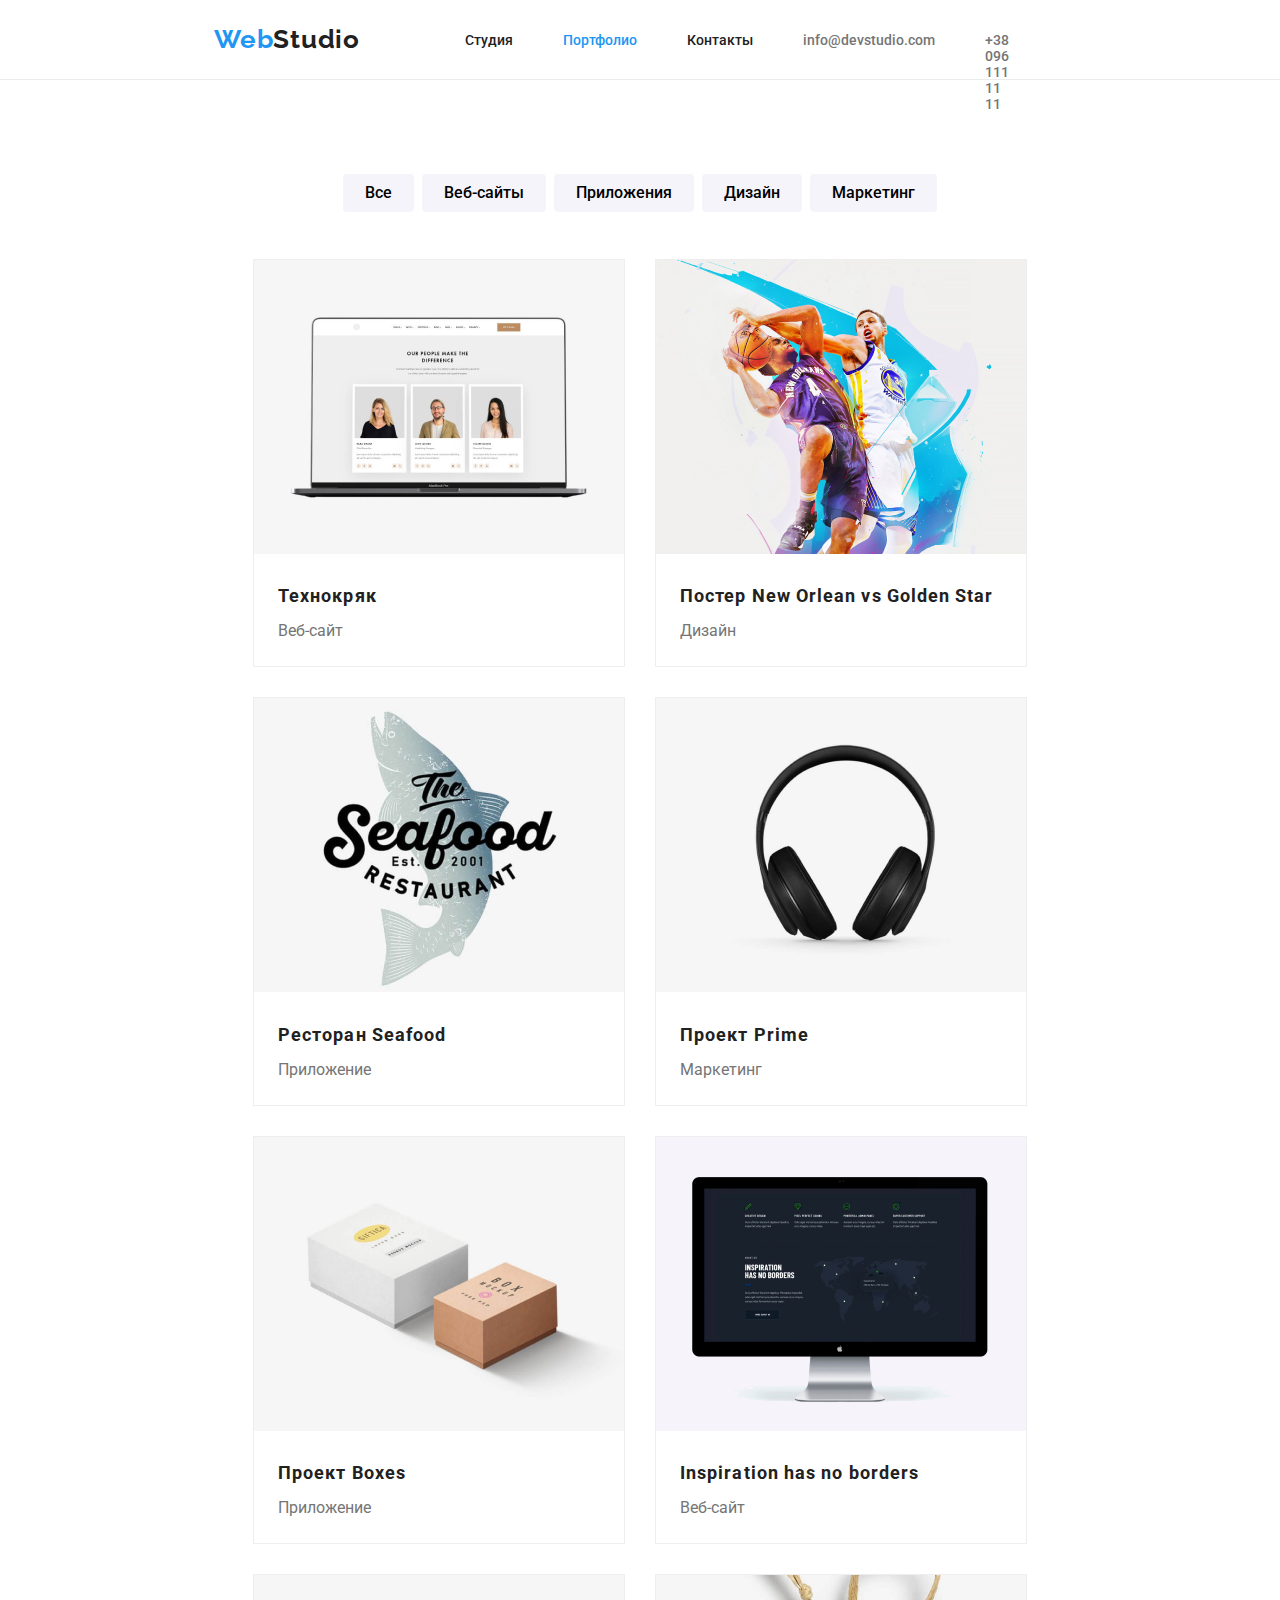
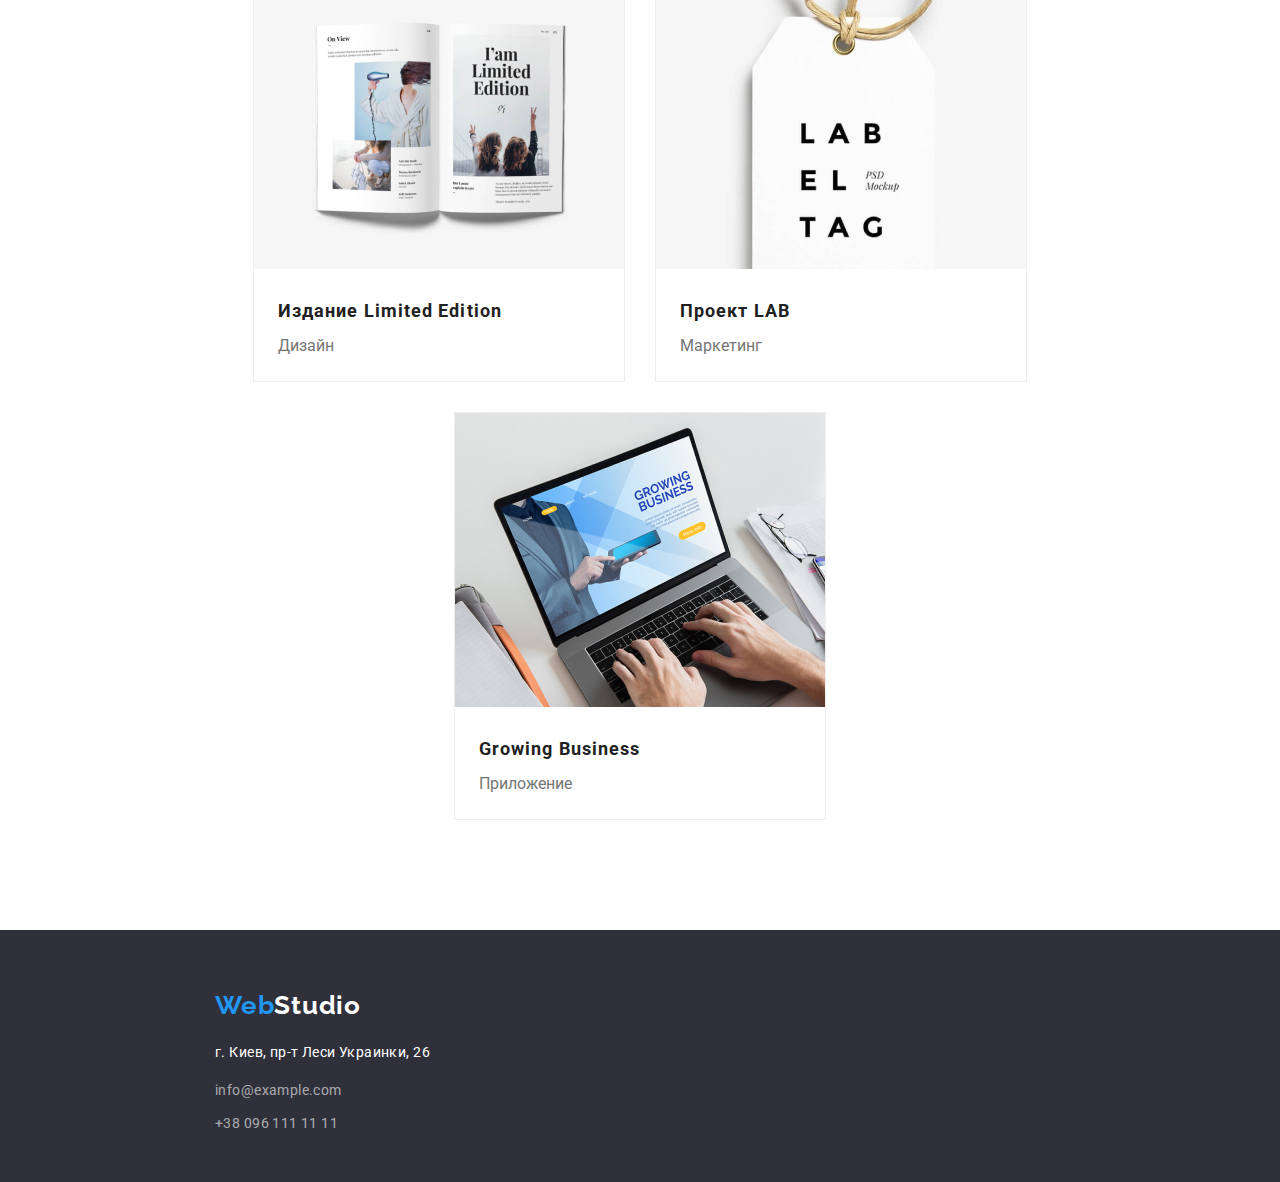
==== portfolio.html @ 7642fc38 "copying of files from previous repository" ====
<!DOCTYPE html>
<html lang="ru">
  <head>
    <meta charset="UTF-8" />
    <meta http-equiv="X-UA-Compatible" content="IE=edge" />
    <meta name="viewport" content="width=device-width, initial-scale=1.0" />
    <title>Портфолио</title>
    <link
      rel="stylesheet"
      href="https://cdnjs.cloudflare.com/ajax/libs/modern-normalize/1.0.0/modern-normalize.min.css"
    />
    <link rel="stylesheet" href="./css/styles.css" />
    <link rel="preconnect" href="https://fonts.googleapis.com" />
    <link rel="preconnect" href="https://fonts.gstatic.com" crossorigin />
    <link
      href="https://fonts.googleapis.com/css2?family=Raleway:wght@700&family=Roboto:wght@400;500;700;900&display=swap"
      rel="stylesheet"
    />
  </head>
  <body>
    <header class="page-header">
      <nav class="navigation">
        <a class="logo" href="./index.html"
          ><span class="blue">Web</span>Studio</a
        >
        <ul class="site-nav">
          <li><a href="./index.html">Студия</a></li>
          <li><a class="current-page" href="./portfolio.html">Портфолио</a></li>
          <li><a href="">Контакты</a></li>
        </ul>
      </nav>
      <ul class="contacts">
        <li><a href="mailto:info@devstudio.com">info@devstudio.com</a></li>
        <li><a href="tel:+380961111111">+38 096 111 11 11</a></li>
      </ul>
    </header>
    <main>
      <div class="filters">
        <!--группа кнопок для фильтра портфолио -->
        <ul class="button-group">
          <li>
            <button class="button" type="button">Все</button>
          </li>
          <li>
            <button class="button" type="button">Веб-сайты</button>
          </li>
          <li>
            <button class="button" type="button">Приложения</button>
          </li>
          <li>
            <button class="button" type="button">Дизайн</button>
          </li>
          <li>
            <button class="button" type="button">Маркетинг</button>
          </li>
        </ul>
      </div>
      <section class="project-list">
        <ul class="project-items">
          <li class="item">
            <img
              src="images/imgp1.jpg"
              alt="открытое окно сайта в браузере на
            экране ноутбука"
              width="370"
            />
            <h3 class="item-title">Технокряк</h3>
            <p class="item-description">Веб-сайт</p>
          </li>
          <li class="item">
            <img
              src="images/imgp2.jpg"
              alt="два баскетболиста деруться за мяч"
              width="370"
            />
            <h3 class="item-title">
              Постер <span lang="en">New Orlean vs Golden Star</span>
            </h3>
            <p class="item-description">Дизайн</p>
          </li>
          <li class="item">
            <img
              src="images/imgp3.jpg"
              alt="логотип рыбного ресторана"
              width="370"
            />
            <h3 class="item-title">Ресторан <span lang="en">Seafood</span></h3>
            <p class="item-description">Приложение</p>
          </li>
          <li class="item">
            <img src="images/imgp4.jpg" alt="наушники" width="370" />
            <h3 class="item-title">Проект <span lang="en">Prime</span></h3>
            <p class="item-description">Маркетинг</p>
          </li>
          <li class="item">
            <img
              src="images/imgp5.jpg"
              alt="большая белая коробка и маленькая розовая"
              width="370"
            />
            <h3 class="item-title">Проект <span lang="en">Boxes</span></h3>
            <p class="item-description">Приложение</p>
          </li>
          <li class="item">
            <img
              src="images/imgp6.jpg"
              alt="открытое окно сайта в браузере на
            экране компьютера"
              width="370"
            />
            <h3 class="item-title" lang="en">Inspiration has no borders</h3>
            <p class="item-description">Веб-сайт</p>
          </li>
          <li class="item">
            <img src="images/imgp7.jpg" alt="разворот издания" width="370" />
            <h3 class="item-title">
              Издание <span lang="en">Limited Edition</span>
            </h3>
            <p class="item-description">Дизайн</p>
          </li>
          <li class="item">
            <img
              src="images/imgp8.jpg"
              alt="этикетка для проекта"
              width="370"
            />
            <h3 class="item-title">Проект <span lang="en">LAB</span></h3>
            <p class="item-description">Маркетинг</p>
          </li>
          <li class="item">
            <img
              src="images/imgp9.jpg"
              alt="руки на клавиатуре ноутбука с открытым приложением для бизнесса"
              width="370"
            />
            <h3 class="item-title" lang="en">Growing Business</h3>
            <p class="item-description">Приложение</p>
          </li>
        </ul>
      </section>
    </main>
    <footer class="page-footer">
      <a class="logo" href="./index.html"
        ><span class="blue">Web</span>Studio</a
      >
      <address class="address">
        <p>г. Киев, пр-т Леси Украинки, 26</p>
        <a class="contacts" href="mailto:info@example.com">info@example.com</a
        ><br />
        <a class="contacts" href="tel:+380961111111">+38 096 111 11 11</a>
      </address>
    </footer>
  </body>
</html>
---- css/styles.css ----
:root {
  --primary-text-color: #212121;
  --secondary-text-color: #757575;
  --accent-color: #2196f3;
  --contrast-background-color: #2f303a;
  --white-color: #ffffff;
  --secondary-backround-color: #f5f4fa;
  --footer-color: rgba(255, 255, 255, 0.6);
}
body {
  color: var(--primary-text-color);
  margin: 0px;
  font-family: "Roboto", sans-serif;
}
/* Главная */
/* оформление шапки страницы */
.page-header {
  width: 100%;
  height: 80px;
  border-bottom: 1px solid #ececec;
  font-size: 14px;
  font-weight: 500;
  padding: 24px 68px 25px 214px;
}
.page-header,
.navigation,
.site-nav,
.contacts {
  display: flex;
}
.logo {
  font-family: "Raleway", sans-serif;
  font-size: 26px;
  font-weight: 700;
  line-height: 1.19;
  letter-spacing: 0.03em;
  margin-right: 80px;
}
.blue {
  color: var(--accent-color);
}
/* this makes my buttons black */
a,
a.logo:hover {
  text-decoration: none;
  color: inherit;
}
a:hover,
a:focus {
  text-decoration: none;
  color: var(--accent-color);
}
ul {
  padding-left: 0;
  list-style: none;
}
.current-page {
  color: var(--accent-color);
}
.site-nav,
.contacts {
  margin: 0;
}
.site-nav li,
.contacts li {
  margin: 8px 25px 0px 25px;
}
.contacts {
  margin-left: auto;
  margin-right: 215px;
  color: var(--secondary-text-color);
}
/* оформление героя */
.hero {
  position: relative;
  width: 100%;
  height: 600px;
  background: var(--contrast-background-color);
  display: flex;
  justify-content: center;
  flex-direction: column;
  color: var(--white-color);
}
.hero h1 {
  text-align: center;
  font-size: 44px;
  font-weight: 900;
  line-height: 1.36;
  letter-spacing: 0.06em;
}
.hero button {
  width: 200px;
  height: 50px;
  background: var(--accent-color);
  box-shadow: 0px 4px 4px rgba(0, 0, 0, 0.15);
  border-radius: 4px;
  align-self: center;
  font-size: 16px;
  font-weight: 700;
  line-height: 1.87;
  letter-spacing: 0.06em;
  color: var(--white-color);
  border: none;
  cursor: pointer;
}
/* секция список характеристик */
.list-of-features {
  margin: 94px 215px 0px 215px;
}
.list-of-features ul {
  display: flex;
  flex-direction: row;
  justify-content: center;
  margin: 0;
}
.feature {
  margin: auto;
  width: 270px;
}
.feature h3 {
  font-size: 14px;
  font-weight: 700;
  line-height: 1.14;
  letter-spacing: 0.03em;
}
.feature p {
  font-size: 14px;
  color: var(--secondary-text-color);
  line-height: 1.71;
  letter-spacing: 0.03em;
  margin: 0;
}
/* секция чем мы занимаемся */
.what-we-do {
  padding: 0 215px 0 215px;
}
.subtitle {
  text-align: center;
  font-size: 36px;
  font-weight: 700;
  letter-spacing: 0.03em;
  line-height: 1.17;
  padding-top: 94px;
  margin: 0;
}
.images,
.team {
  display: flex;
  flex-direction: row;
  justify-content: center;
  padding-top: 50px;
  margin: 0;
}
.images li {
  margin: auto;
  margin-bottom: 94px;
  /* секция наша команда */
}
.people {
  background-color: var(--secondary-backround-color);
  padding: 0 215px 0 215px;
}
.member {
  background-color: var(--white-color);
  box-shadow: 0px 1px 3px rgba(0, 0, 0, 0.12), 0px 1px 1px rgba(0, 0, 0, 0.14),
    0px 2px 1px rgba(0, 0, 0, 0.2);
  border-radius: 0px 0px 4px 4px;
  margin: auto;
  margin-bottom: 94px;
  margin-left: 0;
  font-size: 16px;
  text-align: center;
  line-height: 1.19;
  letter-spacing: 0.03em;
}
.name {
  font-size: 16px;
  font-weight: 500;
  line-height: 1.17;
}
.member p {
  color: var(--secondary-text-color);
}
/* оформление подвала */
.page-footer {
  height: 252px;
  width: auto;
  background-color: var(--contrast-background-color);
  padding: 60px 0 60px 215px;
  color: var(--white-color);
}
.address {
  font-size: 14px;
  line-height: 1.71;
  letter-spacing: 0.03em;
  font-style: normal;
  margin-top: 20px;
  margin-bottom: 9px;
}
.address .contacts {
  margin-bottom: 9px;
  display: inline-block;
  color: var(--footer-color);
}
/* Портфолио */
/* оформление кнопок странице портфолио */
.button-group {
  display: flex;
  flex-direction: row;
  justify-content: center;
  margin-top: 94px;
}
.button {
  border-style: none;
  border-radius: 4px;
  font-size: 16px;
  font-weight: 500;
  background-color: var(--secondary-backround-color);
  padding: 6px 22px 6px 22px;
  margin-right: 4px;
  margin-left: 4px;
  line-height: 1.62;
  cursor: pointer;
}
.button:hover,
.button:focus {
  background-color: var(--accent-color);
  box-shadow: 0px 3px 1px rgba(0, 0, 0, 0.1), 0px 1px 2px rgba(0, 0, 0, 0.08),
    0px 2px 2px rgba(0, 0, 0, 0.12);
  border: none;
  border-radius: 4px;
  color: var(--white-color);
}
/* оформление основного контента на странице портфолио */
.project-list {
  display: flex;
  align-items: center;
  padding-bottom: 79px;
}
.project-items {
  display: flex;
  flex-wrap: wrap;
  justify-content: center;
  padding-left: 200px;
  padding-right: 200px;
}
.item {
  margin: 15px;
  border: 1px solid #eeeeee;
  box-sizing: border-box;
}
.item-title {
  font-size: 18px;
  font-weight: 700;
  line-height: 2;
  letter-spacing: 0.06em;
  margin: 20px 24px 2px 24px;
}
.item-description {
  color: var(--secondary-text-color);
  font-size: 16px;
  font-weight: 400;
  line-height: 1.87;
  margin: 2px 24px 20px 24px;
}
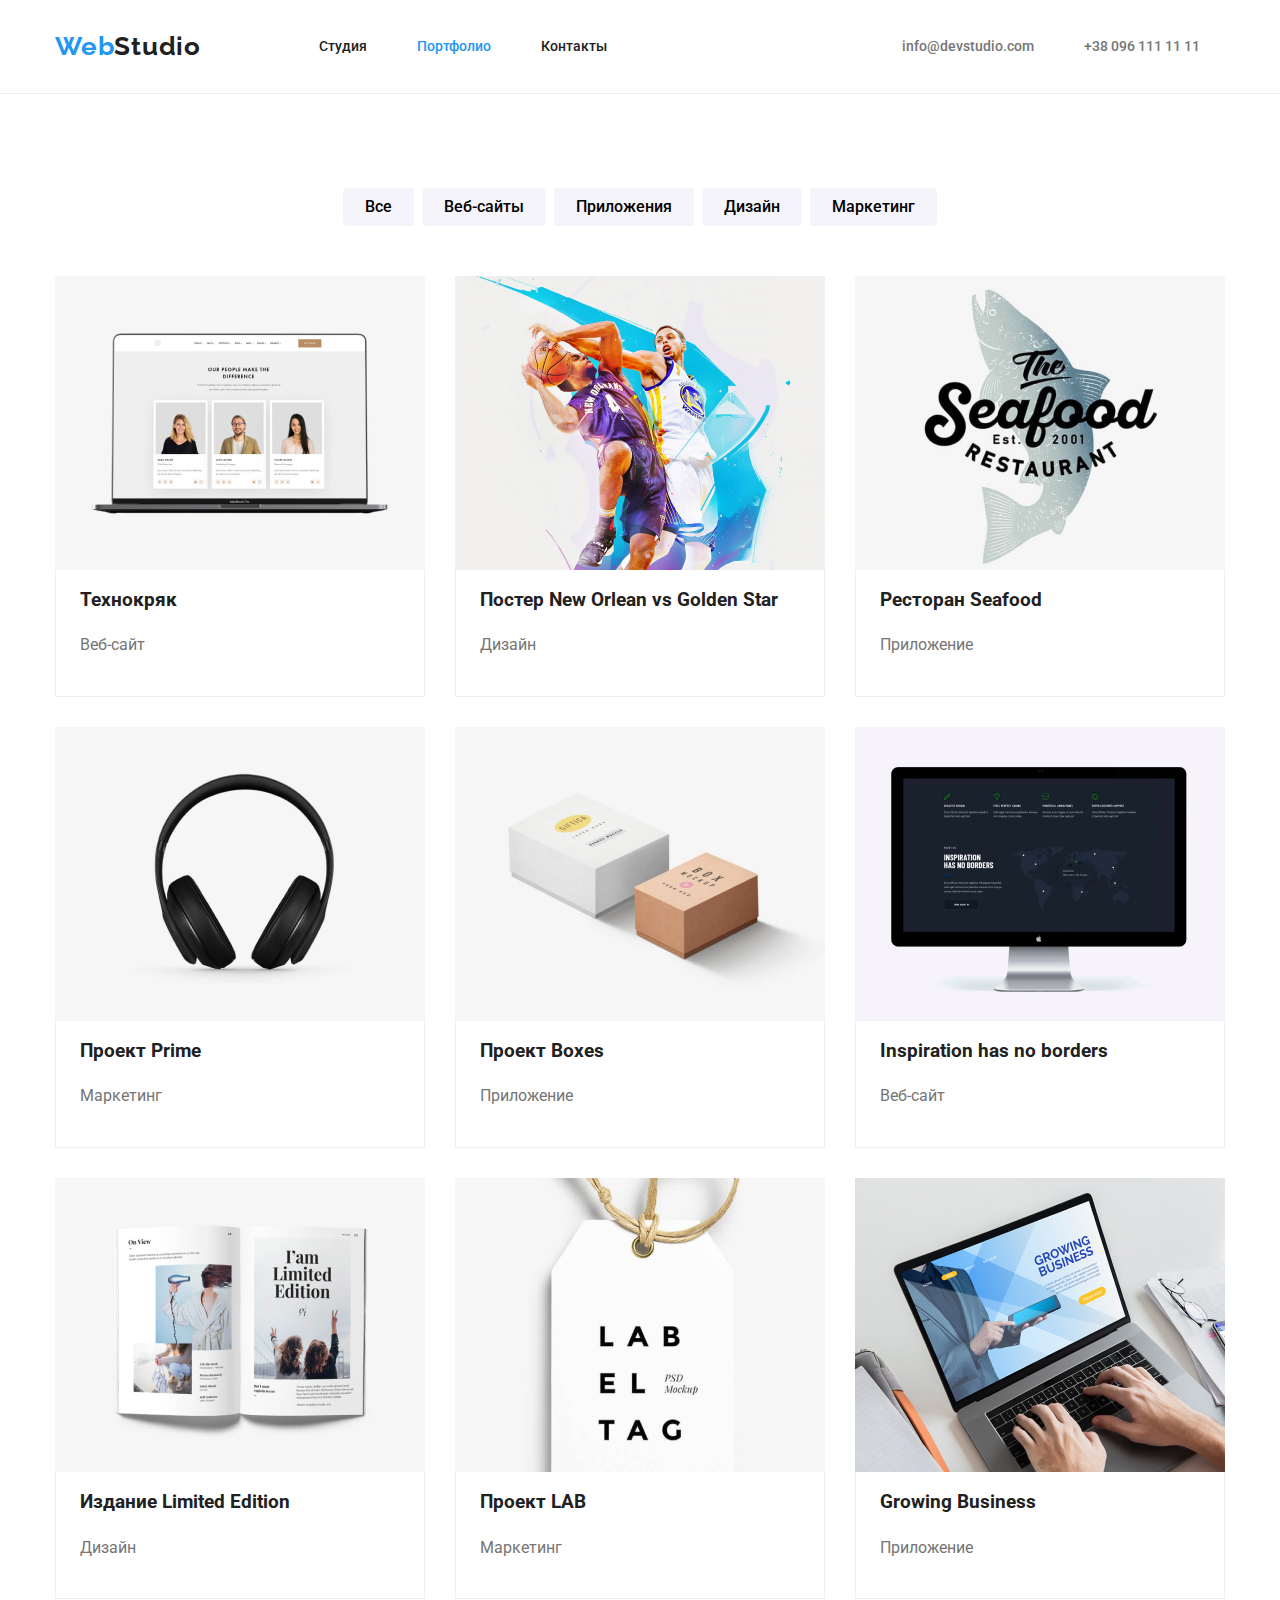
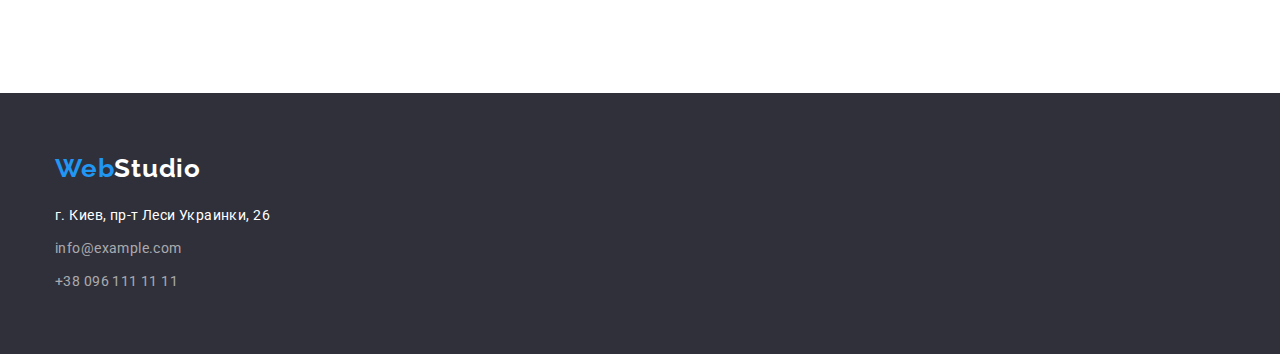
==== commit 5a277f81: "positioning items" ====
--- a/portfolio.html
+++ b/portfolio.html
@@ -19,136 +19,164 @@
   </head>
   <body>
     <header class="page-header">
-      <nav class="navigation">
+      <div class="container menu">
+        <nav class="navigation">
+          <a class="logo" href="./index.html"
+            ><span class="blue">Web</span>Studio</a
+          >
+          <ul class="site-nav">
+            <li><a href="./index.html">Студия</a></li>
+            <li>
+              <a class="current-page" href="./portfolio.html">Портфолио</a>
+            </li>
+            <li><a href="">Контакты</a></li>
+          </ul>
+        </nav>
+        <ul class="contacts list">
+          <li><a href="mailto:info@devstudio.com">info@devstudio.com</a></li>
+          <li><a href="tel:+380961111111">+38 096 111 11 11</a></li>
+        </ul>
+      </div>
+    </header>
+    <main>
+      <section class="filters section">
+        <div class="container">
+          <!--группа кнопок для фильтра портфолио -->
+          <ul class="button-group list">
+            <li>
+              <button class="button" type="button">Все</button>
+            </li>
+            <li>
+              <button class="button" type="button">Веб-сайты</button>
+            </li>
+            <li>
+              <button class="button" type="button">Приложения</button>
+            </li>
+            <li>
+              <button class="button" type="button">Дизайн</button>
+            </li>
+            <li>
+              <button class="button" type="button">Маркетинг</button>
+            </li>
+          </ul>
+        </div>
+        <div class="project-list section container">
+          <ul class="project-items list">
+            <li class="item">
+              <img
+                src="images/imgp1.jpg"
+                alt="открытое окно сайта в браузере на
+            экране ноутбука"
+                width="370"
+              />
+              <div class="item-wrapper">
+                <h3 class="item-title">Технокряк</h3>
+                <p class="item-description">Веб-сайт</p>
+              </div>
+            </li>
+            <li class="item">
+              <img
+                src="images/imgp2.jpg"
+                alt="два баскетболиста деруться за мяч"
+                width="370"
+              />
+              <div class="item-wrapper">
+                <h3 class="item-title">
+                  Постер <span lang="en">New Orlean vs Golden Star</span>
+                </h3>
+                <p class="item-description">Дизайн</p>
+              </div>
+            </li>
+            <li class="item">
+              <img
+                src="images/imgp3.jpg"
+                alt="логотип рыбного ресторана"
+                width="370"
+              />
+              <div class="item-wrapper">
+                <h3 class="item-title">
+                  Ресторан <span lang="en">Seafood</span>
+                </h3>
+                <p class="item-description">Приложение</p>
+              </div>
+            </li>
+            <li class="item">
+              <img src="images/imgp4.jpg" alt="наушники" width="370" />
+              <div class="item-wrapper">
+                <h3 class="item-title">Проект <span lang="en">Prime</span></h3>
+                <p class="item-description">Маркетинг</p>
+              </div>
+            </li>
+            <li class="item">
+              <img
+                src="images/imgp5.jpg"
+                alt="большая белая коробка и маленькая розовая"
+                width="370"
+              />
+              <div class="item-wrapper">
+                <h3 class="item-title">Проект <span lang="en">Boxes</span></h3>
+                <p class="item-description">Приложение</p>
+              </div>
+            </li>
+            <li class="item">
+              <img
+                src="images/imgp6.jpg"
+                alt="открытое окно сайта в браузере на
+            экране компьютера"
+                width="370"
+              />
+              <div class="item-wrapper">
+                <h3 class="item-title" lang="en">Inspiration has no borders</h3>
+                <p class="item-description">Веб-сайт</p>
+              </div>
+            </li>
+            <li class="item">
+              <img src="images/imgp7.jpg" alt="разворот издания" width="370" />
+              <div class="item-wrapper">
+                <h3 class="item-title">
+                  Издание <span lang="en">Limited Edition</span>
+                </h3>
+                <p class="item-description">Дизайн</p>
+              </div>
+            </li>
+            <li class="item">
+              <img
+                src="images/imgp8.jpg"
+                alt="этикетка для проекта"
+                width="370"
+              />
+              <div class="item-wrapper">
+                <h3 class="item-title">Проект <span lang="en">LAB</span></h3>
+                <p class="item-description">Маркетинг</p>
+              </div>
+            </li>
+            <li class="item">
+              <img
+                src="images/imgp9.jpg"
+                alt="руки на клавиатуре ноутбука с открытым приложением для бизнесса"
+                width="370"
+              />
+              <div class="item-wrapper">
+                <h3 class="item-title" lang="en">Growing Business</h3>
+                <p class="item-description">Приложение</p>
+              </div>
+            </li>
+          </ul>
+        </div>
+      </section>
+    </main>
+    <footer class="page-footer">
+      <div class="container">
         <a class="logo" href="./index.html"
           ><span class="blue">Web</span>Studio</a
         >
-        <ul class="site-nav">
-          <li><a href="./index.html">Студия</a></li>
-          <li><a class="current-page" href="./portfolio.html">Портфолио</a></li>
-          <li><a href="">Контакты</a></li>
-        </ul>
-      </nav>
-      <ul class="contacts">
-        <li><a href="mailto:info@devstudio.com">info@devstudio.com</a></li>
-        <li><a href="tel:+380961111111">+38 096 111 11 11</a></li>
-      </ul>
-    </header>
-    <main>
-      <div class="filters">
-        <!--группа кнопок для фильтра портфолио -->
-        <ul class="button-group">
-          <li>
-            <button class="button" type="button">Все</button>
-          </li>
-          <li>
-            <button class="button" type="button">Веб-сайты</button>
-          </li>
-          <li>
-            <button class="button" type="button">Приложения</button>
-          </li>
-          <li>
-            <button class="button" type="button">Дизайн</button>
-          </li>
-          <li>
-            <button class="button" type="button">Маркетинг</button>
-          </li>
-        </ul>
+        <address class="address">
+          <p>г. Киев, пр-т Леси Украинки, 26</p>
+          <a class="contacts" href="mailto:info@example.com">info@example.com</a
+          ><br />
+          <a class="contacts tel" href="tel:+380961111111">+38 096 111 11 11</a>
+        </address>
       </div>
-      <section class="project-list">
-        <ul class="project-items">
-          <li class="item">
-            <img
-              src="images/imgp1.jpg"
-              alt="открытое окно сайта в браузере на
-            экране ноутбука"
-              width="370"
-            />
-            <h3 class="item-title">Технокряк</h3>
-            <p class="item-description">Веб-сайт</p>
-          </li>
-          <li class="item">
-            <img
-              src="images/imgp2.jpg"
-              alt="два баскетболиста деруться за мяч"
-              width="370"
-            />
-            <h3 class="item-title">
-              Постер <span lang="en">New Orlean vs Golden Star</span>
-            </h3>
-            <p class="item-description">Дизайн</p>
-          </li>
-          <li class="item">
-            <img
-              src="images/imgp3.jpg"
-              alt="логотип рыбного ресторана"
-              width="370"
-            />
-            <h3 class="item-title">Ресторан <span lang="en">Seafood</span></h3>
-            <p class="item-description">Приложение</p>
-          </li>
-          <li class="item">
-            <img src="images/imgp4.jpg" alt="наушники" width="370" />
-            <h3 class="item-title">Проект <span lang="en">Prime</span></h3>
-            <p class="item-description">Маркетинг</p>
-          </li>
-          <li class="item">
-            <img
-              src="images/imgp5.jpg"
-              alt="большая белая коробка и маленькая розовая"
-              width="370"
-            />
-            <h3 class="item-title">Проект <span lang="en">Boxes</span></h3>
-            <p class="item-description">Приложение</p>
-          </li>
-          <li class="item">
-            <img
-              src="images/imgp6.jpg"
-              alt="открытое окно сайта в браузере на
-            экране компьютера"
-              width="370"
-            />
-            <h3 class="item-title" lang="en">Inspiration has no borders</h3>
-            <p class="item-description">Веб-сайт</p>
-          </li>
-          <li class="item">
-            <img src="images/imgp7.jpg" alt="разворот издания" width="370" />
-            <h3 class="item-title">
-              Издание <span lang="en">Limited Edition</span>
-            </h3>
-            <p class="item-description">Дизайн</p>
-          </li>
-          <li class="item">
-            <img
-              src="images/imgp8.jpg"
-              alt="этикетка для проекта"
-              width="370"
-            />
-            <h3 class="item-title">Проект <span lang="en">LAB</span></h3>
-            <p class="item-description">Маркетинг</p>
-          </li>
-          <li class="item">
-            <img
-              src="images/imgp9.jpg"
-              alt="руки на клавиатуре ноутбука с открытым приложением для бизнесса"
-              width="370"
-            />
-            <h3 class="item-title" lang="en">Growing Business</h3>
-            <p class="item-description">Приложение</p>
-          </li>
-        </ul>
-      </section>
-    </main>
-    <footer class="page-footer">
-      <a class="logo" href="./index.html"
-        ><span class="blue">Web</span>Studio</a
-      >
-      <address class="address">
-        <p>г. Киев, пр-т Леси Украинки, 26</p>
-        <a class="contacts" href="mailto:info@example.com">info@example.com</a
-        ><br />
-        <a class="contacts" href="tel:+380961111111">+38 096 111 11 11</a>
-      </address>
     </footer>
   </body>
 </html>
--- a/css/styles.css
+++ b/css/styles.css
@@ -1,3 +1,11 @@
+html {
+  box-sizing: border-box;
+}
+*,
+*::before,
+*::after {
+  box-sizing: inherit;
+}
 :root {
   --primary-text-color: #212121;
   --secondary-text-color: #757575;
@@ -6,35 +14,74 @@
   --white-color: #ffffff;
   --secondary-backround-color: #f5f4fa;
   --footer-color: rgba(255, 255, 255, 0.6);
+  --hover-button-color: #188ce8;
+}
+h1,
+h2,
+h3,
+p {
+  margin-top: 0;
+}
+
+.list {
+  list-style: none;
+  margin-top: 0;
+  margin-bottom: 0;
+  padding-left: 0;
 }
 body {
+  margin:0;
   color: var(--primary-text-color);
-  margin: 0px;
   font-family: "Roboto", sans-serif;
+}
+.container {
+  width: 1200px;
+  padding-left: 15px;
+  padding-right: 15px;
+  margin-left: auto;
+  margin-right: auto;
+}
+.container menu {
+  margin-left: auto;
+  margin-right: auto;
+}
+img {
+  display: block;
+  max-width: 100%;
+  height: auto;
+}
+.section {
+  padding-top: 94px;
+  padding-bottom: 94px;
 }
 /* Главная */
 /* оформление шапки страницы */
 .page-header {
-  width: 100%;
-  height: 80px;
   border-bottom: 1px solid #ececec;
   font-size: 14px;
   font-weight: 500;
-  padding: 24px 68px 25px 214px;
-}
-.page-header,
+  padding-top: 24px;
+  padding-bottom: 25px;
+}
+
 .navigation,
 .site-nav,
 .contacts {
   display: flex;
 }
+.menu {
+  display: flex;
+  align-items: center;
+}
+.navigation {
+  align-items: center;
+}
 .logo {
   font-family: "Raleway", sans-serif;
   font-size: 26px;
   font-weight: 700;
   line-height: 1.19;
-  letter-spacing: 0.03em;
-  margin-right: 80px;
+  letter-spacing: 0.03em;;
 }
 .blue {
   color: var(--accent-color);
@@ -51,33 +98,33 @@
   color: var(--accent-color);
 }
 ul {
-  padding-left: 0;
   list-style: none;
 }
 .current-page {
   color: var(--accent-color);
 }
-.site-nav,
-.contacts {
-  margin: 0;
+.site-nav {
+  padding-left: 93px;
+  padding-right: 0;
 }
 .site-nav li,
 .contacts li {
-  margin: 8px 25px 0px 25px;
+  /* margin: 8px 25px 0px 25px; */
+  margin-left: 25px;
+  margin-right: 25px;;
 }
 .contacts {
+  color: var(--secondary-text-color);
   margin-left: auto;
-  margin-right: 215px;
-  color: var(--secondary-text-color);
 }
 /* оформление героя */
 .hero {
-  position: relative;
+  padding-top: 200px;
+  padding-bottom: 200px;
   width: 100%;
-  height: 600px;
   background: var(--contrast-background-color);
   display: flex;
-  justify-content: center;
+  text-align: center;
   flex-direction: column;
   color: var(--white-color);
 }
@@ -91,10 +138,12 @@
 .hero button {
   width: 200px;
   height: 50px;
+  margin-top:30px;
   background: var(--accent-color);
   box-shadow: 0px 4px 4px rgba(0, 0, 0, 0.15);
   border-radius: 4px;
-  align-self: center;
+  box-sizing: border-box;
+  align-content: center;
   font-size: 16px;
   font-weight: 700;
   line-height: 1.87;
@@ -103,15 +152,18 @@
   border: none;
   cursor: pointer;
 }
+.hero button:hover,
+.hero button:focus {
+  background: var(--hover-button-color);
+}
 /* секция список характеристик */
 .list-of-features {
-  margin: 94px 215px 0px 215px;
+  padding-bottom: 0;
 }
 .list-of-features ul {
   display: flex;
   flex-direction: row;
   justify-content: center;
-  margin: 0;
 }
 .feature {
   margin: auto;
@@ -128,11 +180,13 @@
   color: var(--secondary-text-color);
   line-height: 1.71;
   letter-spacing: 0.03em;
-  margin: 0;
+  margin-top: 10px;
+}
 }
 /* секция чем мы занимаемся */
 .what-we-do {
-  padding: 0 215px 0 215px;
+  text-align: center;
+  padding-bottom: 94px;
 }
 .subtitle {
   text-align: center;
@@ -140,38 +194,51 @@
   font-weight: 700;
   letter-spacing: 0.03em;
   line-height: 1.17;
-  padding-top: 94px;
-  margin: 0;
+  margin-bottom: 50px;
+}
+.images {
+  display: flex;  
+  flex-wrap: wrap;
+  margin-left: -30px;  
+  margin-top: -30px;
 }
 .images,
 .team {
   display: flex;
-  flex-direction: row;
-  justify-content: center;
-  padding-top: 50px;
-  margin: 0;
 }
 .images li {
-  margin: auto;
-  margin-bottom: 94px;
+  margin-left: 30px;  
+  margin-top: 30px;
+  flex-basis: calc((100% - 90px) / 3)
+}
   /* секция наша команда */
-}
 .people {
   background-color: var(--secondary-backround-color);
-  padding: 0 215px 0 215px;
-}
+}
+.people-description {
+  padding-top: 30px;
+}
+.team {
+  display: flex;  
+  flex-wrap: wrap;
+  margin-left: -30px;  
+  margin-top: -30px;
+}
+
 .member {
   background-color: var(--white-color);
   box-shadow: 0px 1px 3px rgba(0, 0, 0, 0.12), 0px 1px 1px rgba(0, 0, 0, 0.14),
     0px 2px 1px rgba(0, 0, 0, 0.2);
   border-radius: 0px 0px 4px 4px;
-  margin: auto;
-  margin-bottom: 94px;
-  margin-left: 0;
+  margin: 0 auto;
+  padding-bottom: 30px;
   font-size: 16px;
   text-align: center;
   line-height: 1.19;
   letter-spacing: 0.03em;
+  margin-left: 30px;  
+  margin-top: 30px;
+  flex-basis: calc((100% - 120px) / 4)
 }
 .name {
   font-size: 16px;
@@ -180,14 +247,14 @@
 }
 .member p {
   color: var(--secondary-text-color);
+  margin-top: 10px;
 }
 /* оформление подвала */
 .page-footer {
-  height: 252px;
-  width: auto;
   background-color: var(--contrast-background-color);
-  padding: 60px 0 60px 215px;
   color: var(--white-color);
+  padding-bottom: 60px;
+  padding-top: 60px;
 }
 .address {
   font-size: 14px;
@@ -195,12 +262,16 @@
   letter-spacing: 0.03em;
   font-style: normal;
   margin-top: 20px;
-  margin-bottom: 9px;
 }
 .address .contacts {
-  margin-bottom: 9px;
   display: inline-block;
   color: var(--footer-color);
+}
+.address p {
+  margin-bottom: 9px;
+}
+.tel {
+  margin-top:9px ;
 }
 /* Портфолио */
 /* оформление кнопок странице портфолио */
@@ -208,7 +279,6 @@
   display: flex;
   flex-direction: row;
   justify-content: center;
-  margin-top: 94px;
 }
 .button {
   border-style: none;
@@ -235,31 +305,43 @@
 .project-list {
   display: flex;
   align-items: center;
-  padding-bottom: 79px;
+  padding-top: 50px;
+  padding-bottom: 0;
 }
 .project-items {
   display: flex;
   flex-wrap: wrap;
-  justify-content: center;
-  padding-left: 200px;
-  padding-right: 200px;
+  /*justify-content: center;*/
+  margin-left: -30px;  
+  margin-top: -30px;
+}
+.item-wrapper {
+  border-left: 1px solid #eeeeee;
+  border-right: 1px solid #eeeeee;
+  border-bottom: 1px solid #eeeeee;
+  box-sizing: border-box;
+  padding: 20px 24px 20px 24px;
 }
 .item {
-  margin: 15px;
-  border: 1px solid #eeeeee;
-  box-sizing: border-box;
+  margin-left: 30px;  
+  margin-top: 30px;
+  flex-basis: calc((100% - 90px) / 3)
+}
+.item img{
+  width: 370px;
+  height: 294px;
+}
 }
 .item-title {
   font-size: 18px;
   font-weight: 700;
   line-height: 2;
   letter-spacing: 0.06em;
-  margin: 20px 24px 2px 24px;
+  
 }
 .item-description {
   color: var(--secondary-text-color);
   font-size: 16px;
   font-weight: 400;
   line-height: 1.87;
-  margin: 2px 24px 20px 24px;
-}
+}
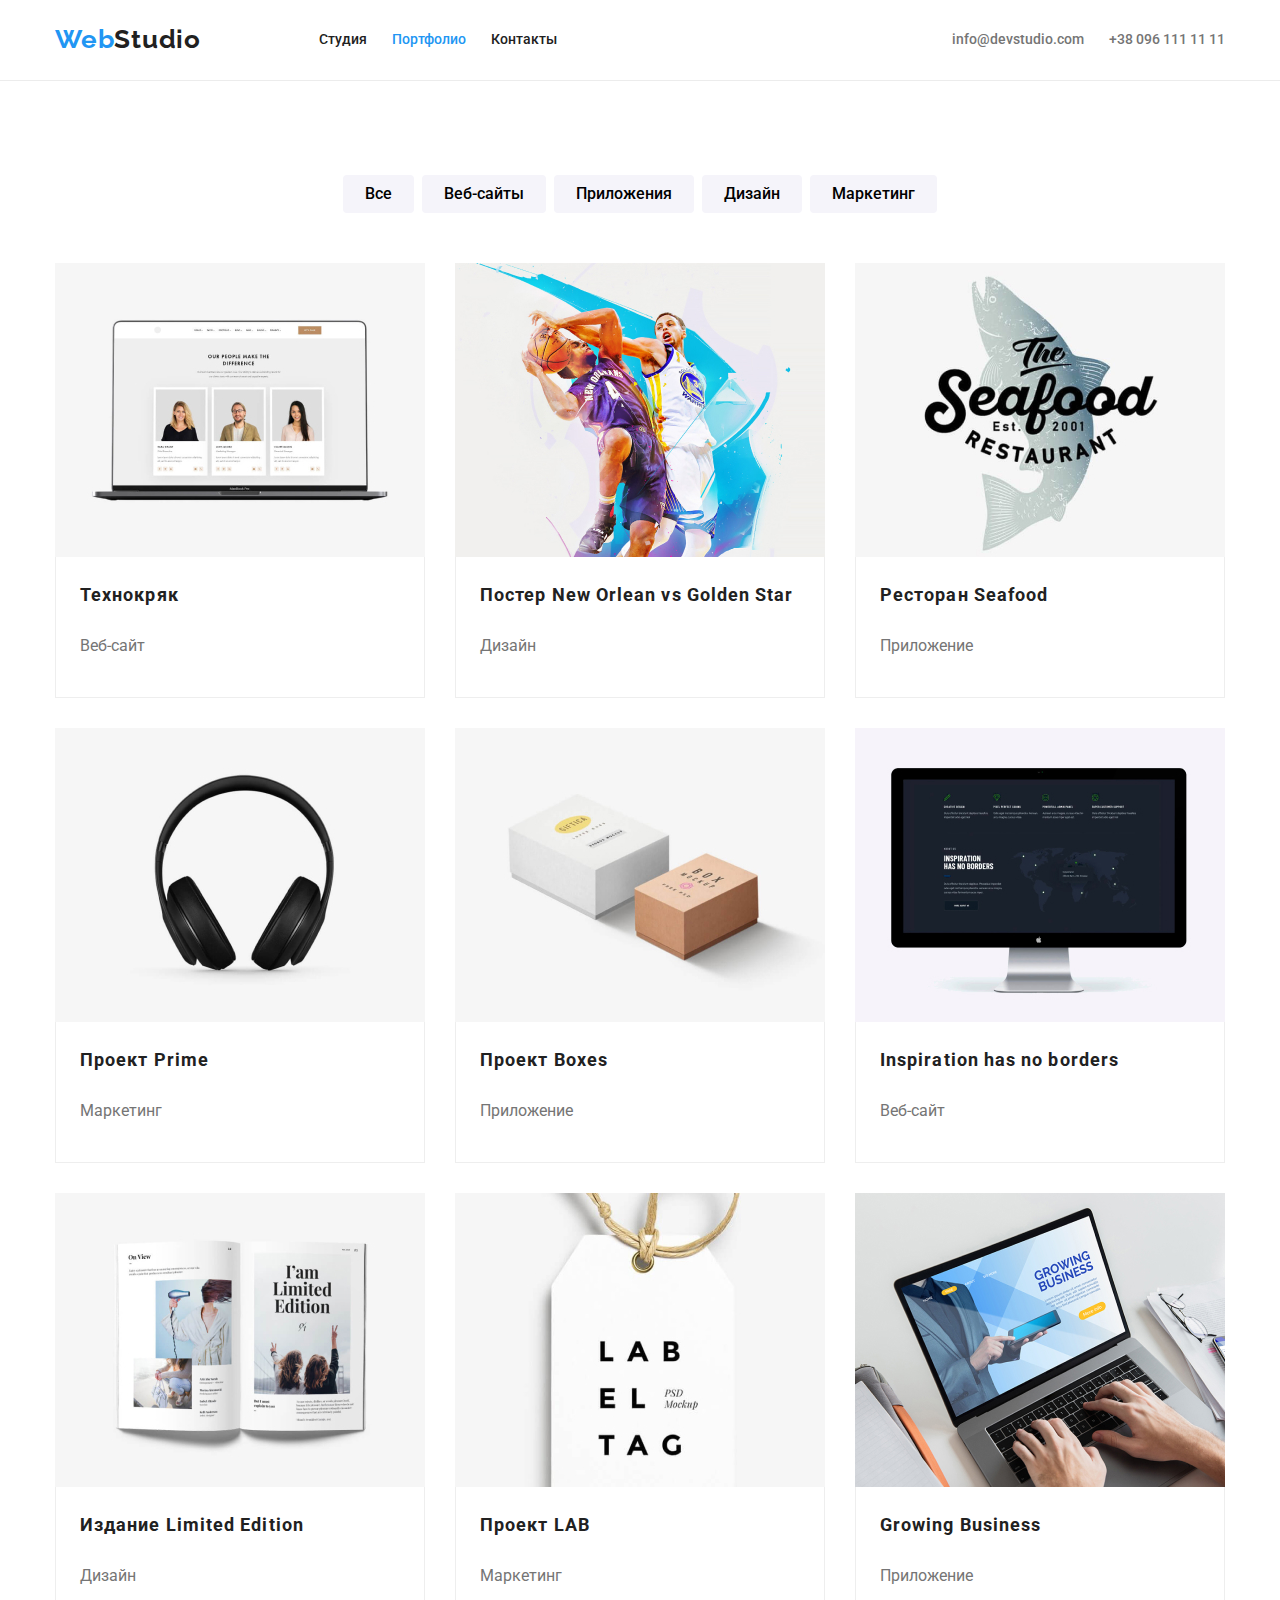
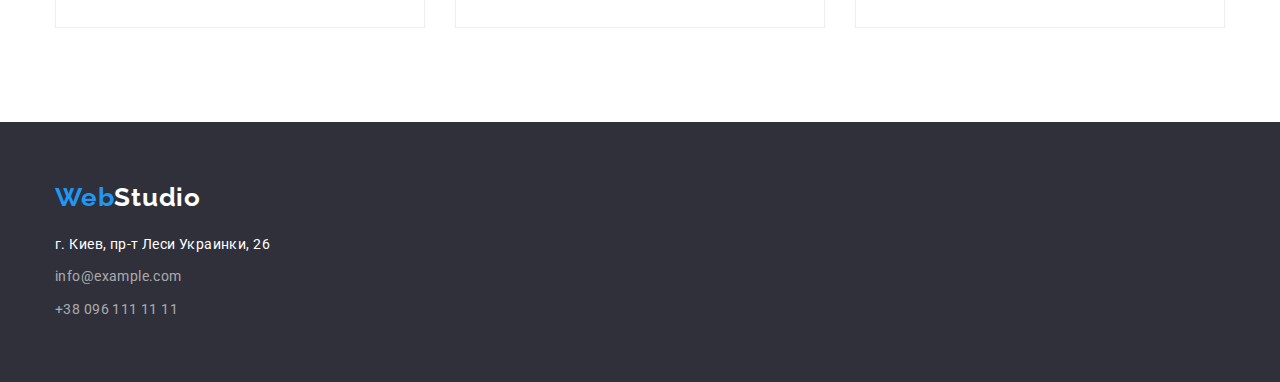
==== commit 79ba72f3: "revisions" ====
--- a/portfolio.html
+++ b/portfolio.html
@@ -24,16 +24,18 @@
           <a class="logo" href="./index.html"
             ><span class="blue">Web</span>Studio</a
           >
-          <ul class="site-nav">
-            <li><a href="./index.html">Студия</a></li>
+          <ul class="site-nav list">
+            <li class="site-nav-items"><a href="./index.html">Студия</a></li>
             <li>
               <a class="current-page" href="./portfolio.html">Портфолио</a>
             </li>
-            <li><a href="">Контакты</a></li>
+            <li class="site-nav-items"><a href="">Контакты</a></li>
           </ul>
         </nav>
         <ul class="contacts list">
-          <li><a href="mailto:info@devstudio.com">info@devstudio.com</a></li>
+          <li class="site-nav-items">
+            <a href="mailto:info@devstudio.com">info@devstudio.com</a>
+          </li>
           <li><a href="tel:+380961111111">+38 096 111 11 11</a></li>
         </ul>
       </div>
@@ -41,6 +43,7 @@
     <main>
       <section class="filters section">
         <div class="container">
+          <h1 class="visually-hidden">Навигационное меню</h1>
           <!--группа кнопок для фильтра портфолио -->
           <ul class="button-group list">
             <li>
@@ -61,9 +64,11 @@
           </ul>
         </div>
         <div class="project-list section container">
+          <h2 class="visually-hidden">Элементы меню</h2>
           <ul class="project-items list">
             <li class="item">
               <img
+                class="item-image"
                 src="images/imgp1.jpg"
                 alt="открытое окно сайта в браузере на
             экране ноутбука"
@@ -76,6 +81,7 @@
             </li>
             <li class="item">
               <img
+                class="item-image"
                 src="images/imgp2.jpg"
                 alt="два баскетболиста деруться за мяч"
                 width="370"
@@ -89,6 +95,7 @@
             </li>
             <li class="item">
               <img
+                class="item-image"
                 src="images/imgp3.jpg"
                 alt="логотип рыбного ресторана"
                 width="370"
@@ -101,7 +108,12 @@
               </div>
             </li>
             <li class="item">
-              <img src="images/imgp4.jpg" alt="наушники" width="370" />
+              <img
+                class="item-image"
+                src="images/imgp4.jpg"
+                alt="наушники"
+                width="370"
+              />
               <div class="item-wrapper">
                 <h3 class="item-title">Проект <span lang="en">Prime</span></h3>
                 <p class="item-description">Маркетинг</p>
@@ -109,6 +121,7 @@
             </li>
             <li class="item">
               <img
+                class="item-image"
                 src="images/imgp5.jpg"
                 alt="большая белая коробка и маленькая розовая"
                 width="370"
@@ -120,6 +133,7 @@
             </li>
             <li class="item">
               <img
+                class="item-image"
                 src="images/imgp6.jpg"
                 alt="открытое окно сайта в браузере на
             экране компьютера"
@@ -131,7 +145,12 @@
               </div>
             </li>
             <li class="item">
-              <img src="images/imgp7.jpg" alt="разворот издания" width="370" />
+              <img
+                class="item-image"
+                src="images/imgp7.jpg"
+                alt="разворот издания"
+                width="370"
+              />
               <div class="item-wrapper">
                 <h3 class="item-title">
                   Издание <span lang="en">Limited Edition</span>
@@ -141,6 +160,7 @@
             </li>
             <li class="item">
               <img
+                class="item-image"
                 src="images/imgp8.jpg"
                 alt="этикетка для проекта"
                 width="370"
@@ -152,6 +172,7 @@
             </li>
             <li class="item">
               <img
+                class="item-image"
                 src="images/imgp9.jpg"
                 alt="руки на клавиатуре ноутбука с открытым приложением для бизнесса"
                 width="370"
@@ -171,7 +192,7 @@
           ><span class="blue">Web</span>Studio</a
         >
         <address class="address">
-          <p>г. Киев, пр-т Леси Украинки, 26</p>
+          <p class="address-name">г. Киев, пр-т Леси Украинки, 26</p>
           <a class="contacts" href="mailto:info@example.com">info@example.com</a
           ><br />
           <a class="contacts tel" href="tel:+380961111111">+38 096 111 11 11</a>
--- a/css/styles.css
+++ b/css/styles.css
@@ -30,7 +30,7 @@
   padding-left: 0;
 }
 body {
-  margin:0;
+  margin: 0;
   color: var(--primary-text-color);
   font-family: "Roboto", sans-serif;
 }
@@ -81,7 +81,7 @@
   font-size: 26px;
   font-weight: 700;
   line-height: 1.19;
-  letter-spacing: 0.03em;;
+  letter-spacing: 0.03em;
 }
 .blue {
   color: var(--accent-color);
@@ -97,9 +97,6 @@
   text-decoration: none;
   color: var(--accent-color);
 }
-ul {
-  list-style: none;
-}
 .current-page {
   color: var(--accent-color);
 }
@@ -107,11 +104,11 @@
   padding-left: 93px;
   padding-right: 0;
 }
-.site-nav li,
-.contacts li {
+.site-nav-items,
+.contacts-items {
   /* margin: 8px 25px 0px 25px; */
   margin-left: 25px;
-  margin-right: 25px;;
+  margin-right: 25px;
 }
 .contacts {
   color: var(--secondary-text-color);
@@ -128,17 +125,17 @@
   flex-direction: column;
   color: var(--white-color);
 }
-.hero h1 {
+.hero-title {
   text-align: center;
   font-size: 44px;
   font-weight: 900;
   line-height: 1.36;
   letter-spacing: 0.06em;
 }
-.hero button {
+.hero-button {
   width: 200px;
   height: 50px;
-  margin-top:30px;
+  margin-top: 30px;
   background: var(--accent-color);
   box-shadow: 0px 4px 4px rgba(0, 0, 0, 0.15);
   border-radius: 4px;
@@ -152,15 +149,25 @@
   border: none;
   cursor: pointer;
 }
-.hero button:hover,
-.hero button:focus {
+.hero-button:hover,
+.hero-button:focus {
   background: var(--hover-button-color);
 }
 /* секция список характеристик */
+.visually-hidden {
+  position: absolute !important;
+  clip: rect(1px 1px 1px 1px);
+  clip: rect(1px, 1px, 1px, 1px);
+  padding: 0 !important;
+  border: 0 !important;
+  height: 1px !important;
+  width: 1px !important;
+  overflow: hidden;
+}
 .list-of-features {
   padding-bottom: 0;
 }
-.list-of-features ul {
+.features {
   display: flex;
   flex-direction: row;
   justify-content: center;
@@ -169,20 +176,19 @@
   margin: auto;
   width: 270px;
 }
-.feature h3 {
+.feature-title {
   font-size: 14px;
   font-weight: 700;
   line-height: 1.14;
   letter-spacing: 0.03em;
 }
-.feature p {
+.feature-description {
   font-size: 14px;
   color: var(--secondary-text-color);
   line-height: 1.71;
   letter-spacing: 0.03em;
   margin-top: 10px;
 }
-}
 /* секция чем мы занимаемся */
 .what-we-do {
   text-align: center;
@@ -197,21 +203,21 @@
   margin-bottom: 50px;
 }
 .images {
-  display: flex;  
+  display: flex;
   flex-wrap: wrap;
-  margin-left: -30px;  
+  margin-left: -30px;
   margin-top: -30px;
 }
 .images,
 .team {
   display: flex;
 }
-.images li {
-  margin-left: 30px;  
+.images-item {
+  margin-left: 30px;
   margin-top: 30px;
-  flex-basis: calc((100% - 90px) / 3)
-}
-  /* секция наша команда */
+  flex-basis: calc((100% - 90px) / 3);
+}
+/* секция наша команда */
 .people {
   background-color: var(--secondary-backround-color);
 }
@@ -219,9 +225,9 @@
   padding-top: 30px;
 }
 .team {
-  display: flex;  
+  display: flex;
   flex-wrap: wrap;
-  margin-left: -30px;  
+  margin-left: -30px;
   margin-top: -30px;
 }
 
@@ -236,16 +242,16 @@
   text-align: center;
   line-height: 1.19;
   letter-spacing: 0.03em;
-  margin-left: 30px;  
+  margin-left: 30px;
   margin-top: 30px;
-  flex-basis: calc((100% - 120px) / 4)
+  flex-basis: calc((100% - 120px) / 4);
 }
 .name {
   font-size: 16px;
   font-weight: 500;
   line-height: 1.17;
 }
-.member p {
+.profession {
   color: var(--secondary-text-color);
   margin-top: 10px;
 }
@@ -267,11 +273,11 @@
   display: inline-block;
   color: var(--footer-color);
 }
-.address p {
+.address-name {
   margin-bottom: 9px;
 }
 .tel {
-  margin-top:9px ;
+  margin-top: 9px;
 }
 /* Портфолио */
 /* оформление кнопок странице портфолио */
@@ -312,7 +318,7 @@
   display: flex;
   flex-wrap: wrap;
   /*justify-content: center;*/
-  margin-left: -30px;  
+  margin-left: -30px;
   margin-top: -30px;
 }
 .item-wrapper {
@@ -323,21 +329,19 @@
   padding: 20px 24px 20px 24px;
 }
 .item {
-  margin-left: 30px;  
+  margin-left: 30px;
   margin-top: 30px;
-  flex-basis: calc((100% - 90px) / 3)
-}
-.item img{
+  flex-basis: calc((100% - 90px) / 3);
+}
+.item-image {
   width: 370px;
   height: 294px;
 }
-}
 .item-title {
   font-size: 18px;
   font-weight: 700;
   line-height: 2;
   letter-spacing: 0.06em;
-  
 }
 .item-description {
   color: var(--secondary-text-color);
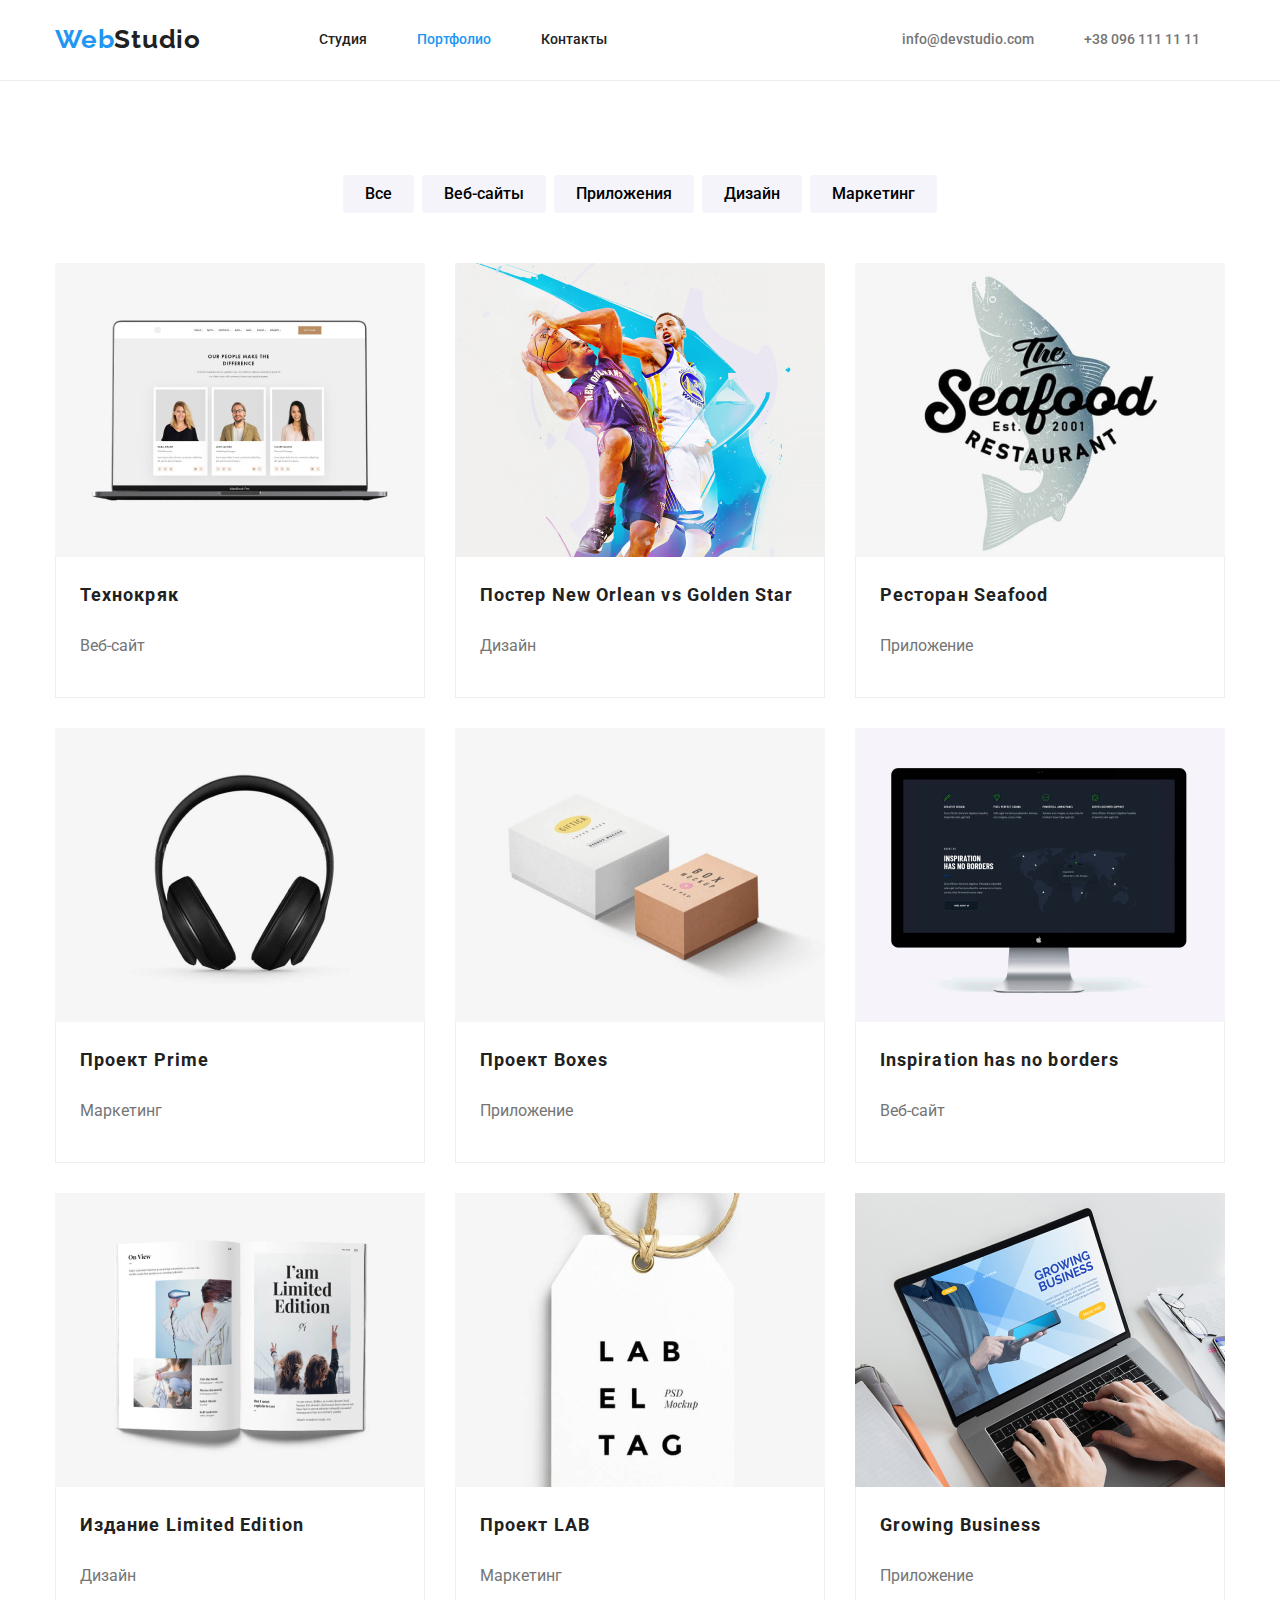
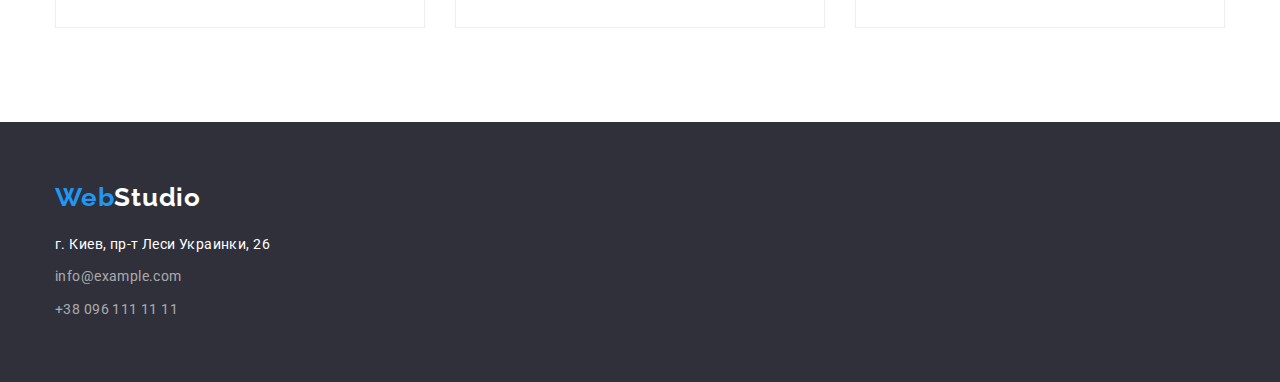
==== commit 0555f13f: "added classes for contacts" ====
--- a/portfolio.html
+++ b/portfolio.html
@@ -26,7 +26,7 @@
           >
           <ul class="site-nav list">
             <li class="site-nav-items"><a href="./index.html">Студия</a></li>
-            <li>
+            <li class="site-nav-items">
               <a class="current-page" href="./portfolio.html">Портфолио</a>
             </li>
             <li class="site-nav-items"><a href="">Контакты</a></li>
@@ -36,7 +36,9 @@
           <li class="site-nav-items">
             <a href="mailto:info@devstudio.com">info@devstudio.com</a>
           </li>
-          <li><a href="tel:+380961111111">+38 096 111 11 11</a></li>
+          <li class="site-nav-items">
+            <a href="tel:+380961111111">+38 096 111 11 11</a>
+          </li>
         </ul>
       </div>
     </header>
--- a/css/styles.css
+++ b/css/styles.css
@@ -133,15 +133,13 @@
   letter-spacing: 0.06em;
 }
 .hero-button {
-  width: 200px;
-  height: 50px;
+  min-width: 200px;
+  padding: 10px 32px;
   margin-top: 30px;
   background: var(--accent-color);
   box-shadow: 0px 4px 4px rgba(0, 0, 0, 0.15);
   border-radius: 4px;
   box-sizing: border-box;
-  align-content: center;
-  font-size: 16px;
   font-weight: 700;
   line-height: 1.87;
   letter-spacing: 0.06em;
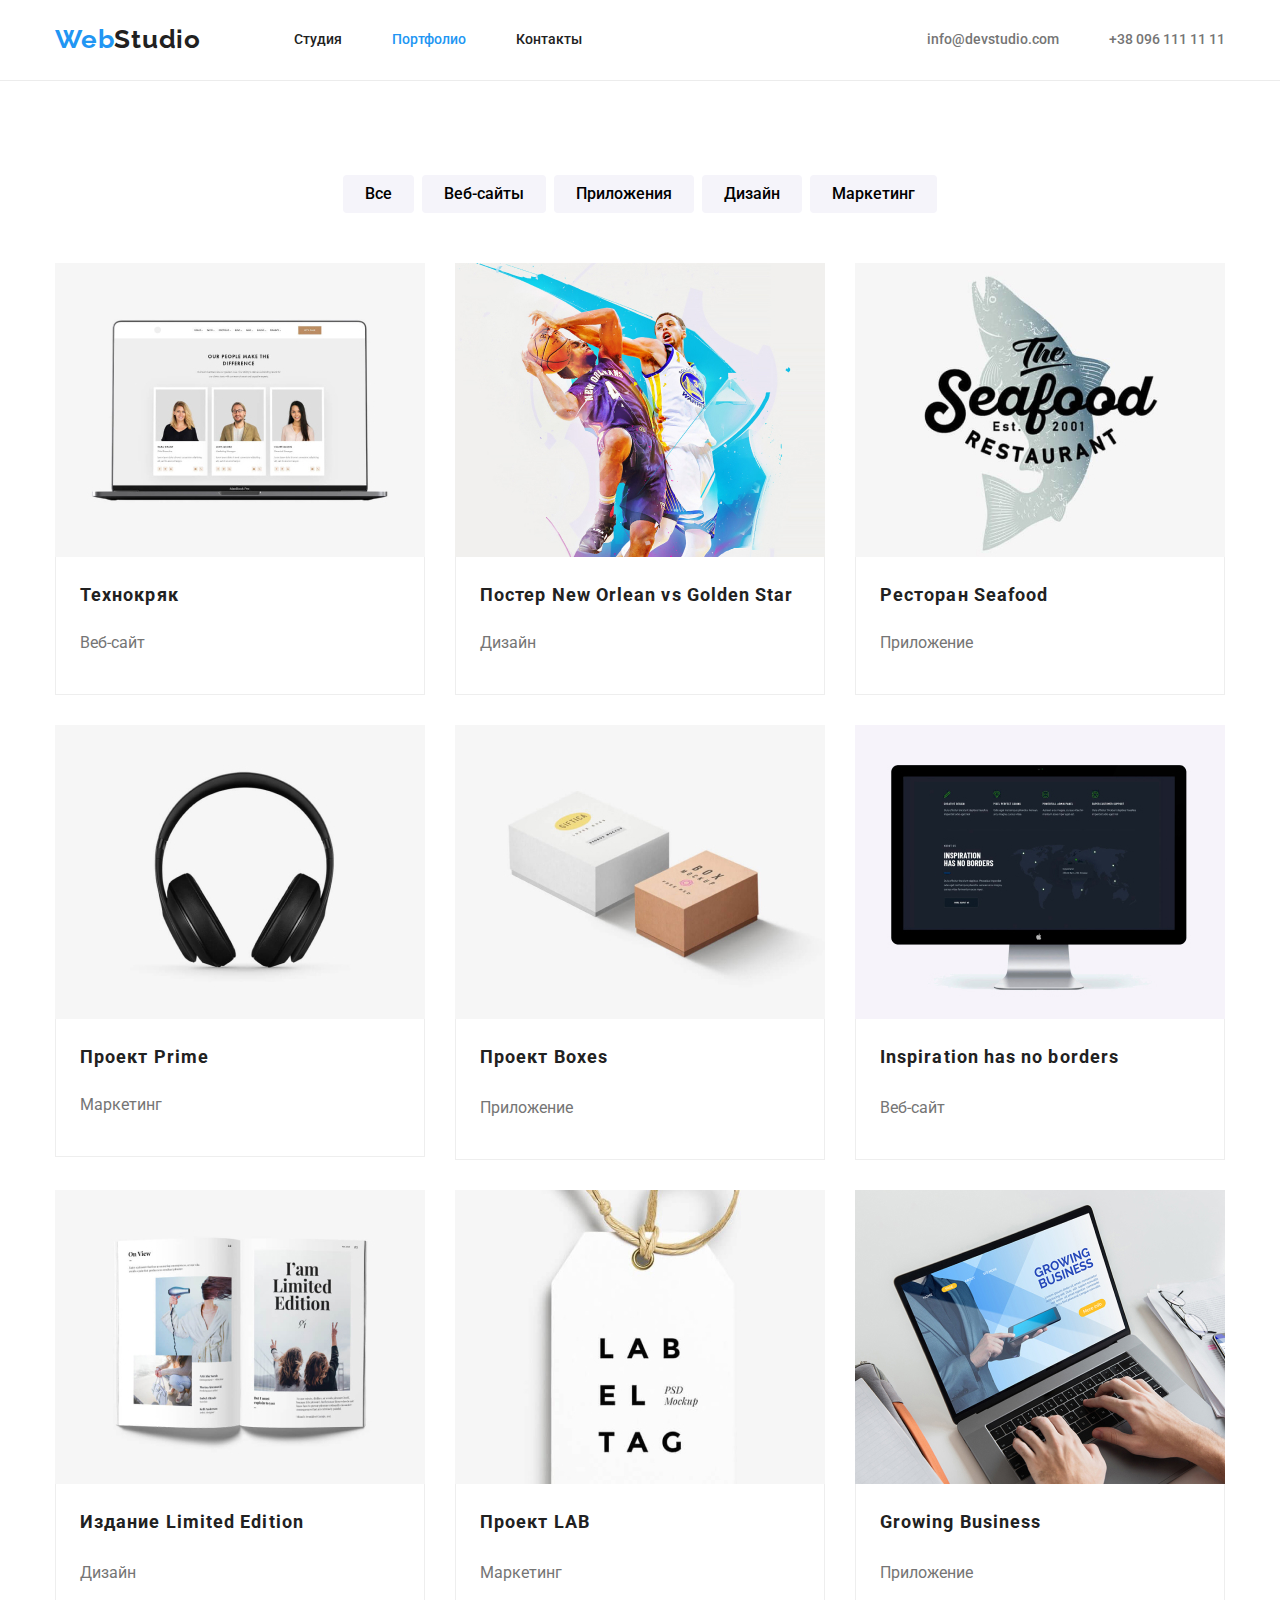
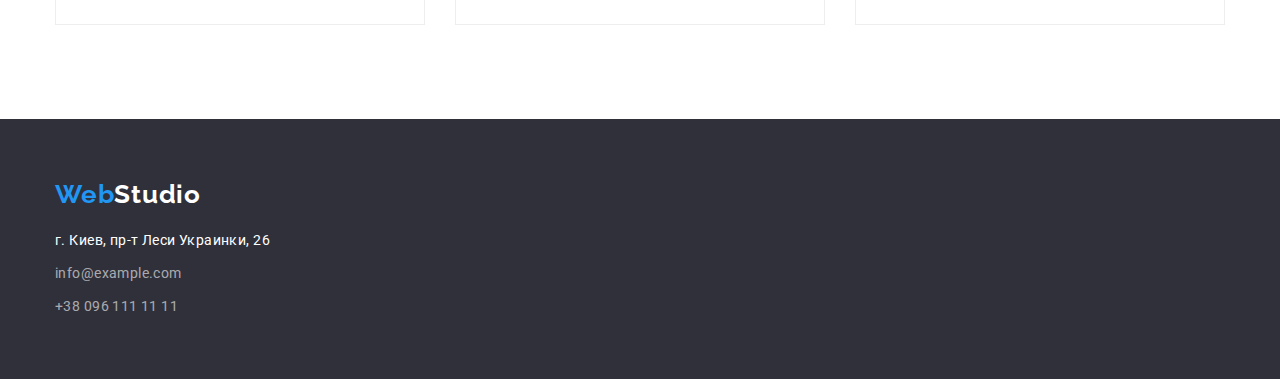
==== commit e33b0afd: "links added to main project-list-items" ====
--- a/portfolio.html
+++ b/portfolio.html
@@ -66,123 +66,146 @@
           </ul>
         </div>
         <div class="project-list section container">
-          <h2 class="visually-hidden">Элементы меню</h2>
           <ul class="project-items list">
             <li class="item">
-              <img
-                class="item-image"
-                src="images/imgp1.jpg"
-                alt="открытое окно сайта в браузере на
+              <a href="">
+                <img
+                  class="item-image"
+                  src="images/imgp1.jpg"
+                  alt="открытое окно сайта в браузере на
             экране ноутбука"
-                width="370"
-              />
-              <div class="item-wrapper">
-                <h3 class="item-title">Технокряк</h3>
-                <p class="item-description">Веб-сайт</p>
-              </div>
-            </li>
-            <li class="item">
-              <img
-                class="item-image"
-                src="images/imgp2.jpg"
-                alt="два баскетболиста деруться за мяч"
-                width="370"
-              />
-              <div class="item-wrapper">
-                <h3 class="item-title">
-                  Постер <span lang="en">New Orlean vs Golden Star</span>
-                </h3>
-                <p class="item-description">Дизайн</p>
-              </div>
-            </li>
-            <li class="item">
-              <img
-                class="item-image"
-                src="images/imgp3.jpg"
-                alt="логотип рыбного ресторана"
-                width="370"
-              />
-              <div class="item-wrapper">
-                <h3 class="item-title">
-                  Ресторан <span lang="en">Seafood</span>
-                </h3>
-                <p class="item-description">Приложение</p>
-              </div>
-            </li>
-            <li class="item">
-              <img
-                class="item-image"
-                src="images/imgp4.jpg"
-                alt="наушники"
-                width="370"
-              />
-              <div class="item-wrapper">
-                <h3 class="item-title">Проект <span lang="en">Prime</span></h3>
-                <p class="item-description">Маркетинг</p>
-              </div>
-            </li>
-            <li class="item">
-              <img
-                class="item-image"
-                src="images/imgp5.jpg"
-                alt="большая белая коробка и маленькая розовая"
-                width="370"
-              />
-              <div class="item-wrapper">
-                <h3 class="item-title">Проект <span lang="en">Boxes</span></h3>
-                <p class="item-description">Приложение</p>
-              </div>
-            </li>
-            <li class="item">
-              <img
-                class="item-image"
-                src="images/imgp6.jpg"
-                alt="открытое окно сайта в браузере на
+                  width="370"
+                />
+                <div class="item-wrapper">
+                  <h2 class="item-title">Технокряк</h2>
+                  <p class="item-description">Веб-сайт</p>
+                </div>
+              </a>
+            </li>
+            <li class="item">
+              <a href="">
+                <img
+                  class="item-image"
+                  src="images/imgp2.jpg"
+                  alt="два баскетболиста деруться за мяч"
+                  width="370"
+                />
+                <div class="item-wrapper">
+                  <h2 class="item-title">
+                    Постер <span lang="en">New Orlean vs Golden Star</span>
+                  </h2>
+                  <p class="item-description">Дизайн</p>
+                </div>
+              </a>
+            </li>
+            <li class="item">
+              <a href="">
+                <img
+                  class="item-image"
+                  src="images/imgp3.jpg"
+                  alt="логотип рыбного ресторана"
+                  width="370"
+                />
+                <div class="item-wrapper">
+                  <h2 class="item-title">
+                    Ресторан <span lang="en">Seafood</span>
+                  </h2>
+                  <p class="item-description">Приложение</p>
+                </div>
+              </a>
+            </li>
+            <li class="item">
+              <a href="">
+                <img
+                  class="item-image"
+                  src="images/imgp4.jpg"
+                  alt="наушники"
+                  width="370"
+                />
+                <div class="item-wrapper">
+                  <h2 class="item-title">
+                    Проект <span lang="en">Prime</span>
+                  </h2>
+                  <p class="item-description">Маркетинг</p>
+                </div>
+              </a>
+            </li>
+            <li class="item">
+              <a href="">
+                <img
+                  class="item-image"
+                  src="images/imgp5.jpg"
+                  alt="большая белая коробка и маленькая розовая"
+                  width="370"
+                />
+                <div class="item-wrapper">
+                  <h3 class="item-title">
+                    Проект <span lang="en">Boxes</span>
+                  </h3>
+                  <p class="item-description">Приложение</p>
+                </div>
+              </a>
+            </li>
+            <li class="item">
+              <a href="">
+                <img
+                  class="item-image"
+                  src="images/imgp6.jpg"
+                  alt="открытое окно сайта в браузере на
             экране компьютера"
-                width="370"
-              />
-              <div class="item-wrapper">
-                <h3 class="item-title" lang="en">Inspiration has no borders</h3>
-                <p class="item-description">Веб-сайт</p>
-              </div>
-            </li>
-            <li class="item">
-              <img
-                class="item-image"
-                src="images/imgp7.jpg"
-                alt="разворот издания"
-                width="370"
-              />
-              <div class="item-wrapper">
-                <h3 class="item-title">
-                  Издание <span lang="en">Limited Edition</span>
-                </h3>
-                <p class="item-description">Дизайн</p>
-              </div>
-            </li>
-            <li class="item">
-              <img
-                class="item-image"
-                src="images/imgp8.jpg"
-                alt="этикетка для проекта"
-                width="370"
-              />
-              <div class="item-wrapper">
-                <h3 class="item-title">Проект <span lang="en">LAB</span></h3>
-                <p class="item-description">Маркетинг</p>
-              </div>
-            </li>
-            <li class="item">
-              <img
-                class="item-image"
-                src="images/imgp9.jpg"
-                alt="руки на клавиатуре ноутбука с открытым приложением для бизнесса"
-                width="370"
-              />
-              <div class="item-wrapper">
-                <h3 class="item-title" lang="en">Growing Business</h3>
-                <p class="item-description">Приложение</p>
-              </div>
+                  width="370"
+                />
+                <div class="item-wrapper">
+                  <h3 class="item-title" lang="en">
+                    Inspiration has no borders
+                  </h3>
+                  <p class="item-description">Веб-сайт</p>
+                </div>
+              </a>
+            </li>
+            <li class="item">
+              <a href="">
+                <img
+                  class="item-image"
+                  src="images/imgp7.jpg"
+                  alt="разворот издания"
+                  width="370"
+                />
+                <div class="item-wrapper">
+                  <h3 class="item-title">
+                    Издание <span lang="en">Limited Edition</span>
+                  </h3>
+                  <p class="item-description">Дизайн</p>
+                </div>
+              </a>
+            </li>
+            <li class="item">
+              <a href="">
+                <img
+                  class="item-image"
+                  src="images/imgp8.jpg"
+                  alt="этикетка для проекта"
+                  width="370"
+                />
+                <div class="item-wrapper">
+                  <h3 class="item-title">Проект <span lang="en">LAB</span></h3>
+                  <p class="item-description">Маркетинг</p>
+                </div></a
+              >
+            </li>
+            <li class="item">
+              <a href="">
+                <img
+                  class="item-image"
+                  src="images/imgp9.jpg"
+                  alt="руки на клавиатуре ноутбука с открытым приложением для бизнесса"
+                  width="370"
+                />
+                <div class="item-wrapper">
+                  <h3 class="item-title" lang="en">Growing Business</h3>
+                  <p class="item-description">Приложение</p>
+                </div>
+              </a>
             </li>
           </ul>
         </div>
--- a/css/styles.css
+++ b/css/styles.css
@@ -102,11 +102,12 @@
 }
 .site-nav {
   padding-left: 93px;
-  padding-right: 0;
-}
-.site-nav-items,
+  margin-right: 0;
+}
+.site-nav-items:not(:last-child) {
+  margin-right: 50px;
+}
 .contacts-items {
-  /* margin: 8px 25px 0px 25px; */
   margin-left: 25px;
   margin-right: 25px;
 }
@@ -118,11 +119,8 @@
 .hero {
   padding-top: 200px;
   padding-bottom: 200px;
-  width: 100%;
   background: var(--contrast-background-color);
-  display: flex;
-  text-align: center;
-  flex-direction: column;
+  text-align: center;
   color: var(--white-color);
 }
 .hero-title {
@@ -131,6 +129,7 @@
   font-weight: 900;
   line-height: 1.36;
   letter-spacing: 0.06em;
+  margin-bottom: 0;
 }
 .hero-button {
   min-width: 200px;
@@ -162,17 +161,19 @@
   width: 1px !important;
   overflow: hidden;
 }
-.list-of-features {
+.features {
   padding-bottom: 0;
 }
-.features {
-  display: flex;
-  flex-direction: row;
+.features-list {
+  display: flex;
   justify-content: center;
-}
-.feature {
-  margin: auto;
-  width: 270px;
+  margin-left: -30px;
+  margin-top: -30px;
+}
+.feature-item {
+  margin-left: 30px;
+  margin-top: 30px;
+  flex-basis: calc((100% - 120px) / 4);
 }
 .feature-title {
   font-size: 14px;
@@ -188,7 +189,7 @@
   margin-top: 10px;
 }
 /* секция чем мы занимаемся */
-.what-we-do {
+.services {
   text-align: center;
   padding-bottom: 94px;
 }
@@ -200,17 +201,17 @@
   line-height: 1.17;
   margin-bottom: 50px;
 }
-.images {
+.services-list {
   display: flex;
   flex-wrap: wrap;
   margin-left: -30px;
   margin-top: -30px;
 }
-.images,
+.services-list,
 .team {
   display: flex;
 }
-.images-item {
+.services-list-item {
   margin-left: 30px;
   margin-top: 30px;
   flex-basis: calc((100% - 90px) / 3);
@@ -234,7 +235,6 @@
   box-shadow: 0px 1px 3px rgba(0, 0, 0, 0.12), 0px 1px 1px rgba(0, 0, 0, 0.14),
     0px 2px 1px rgba(0, 0, 0, 0.2);
   border-radius: 0px 0px 4px 4px;
-  margin: 0 auto;
   padding-bottom: 30px;
   font-size: 16px;
   text-align: center;
